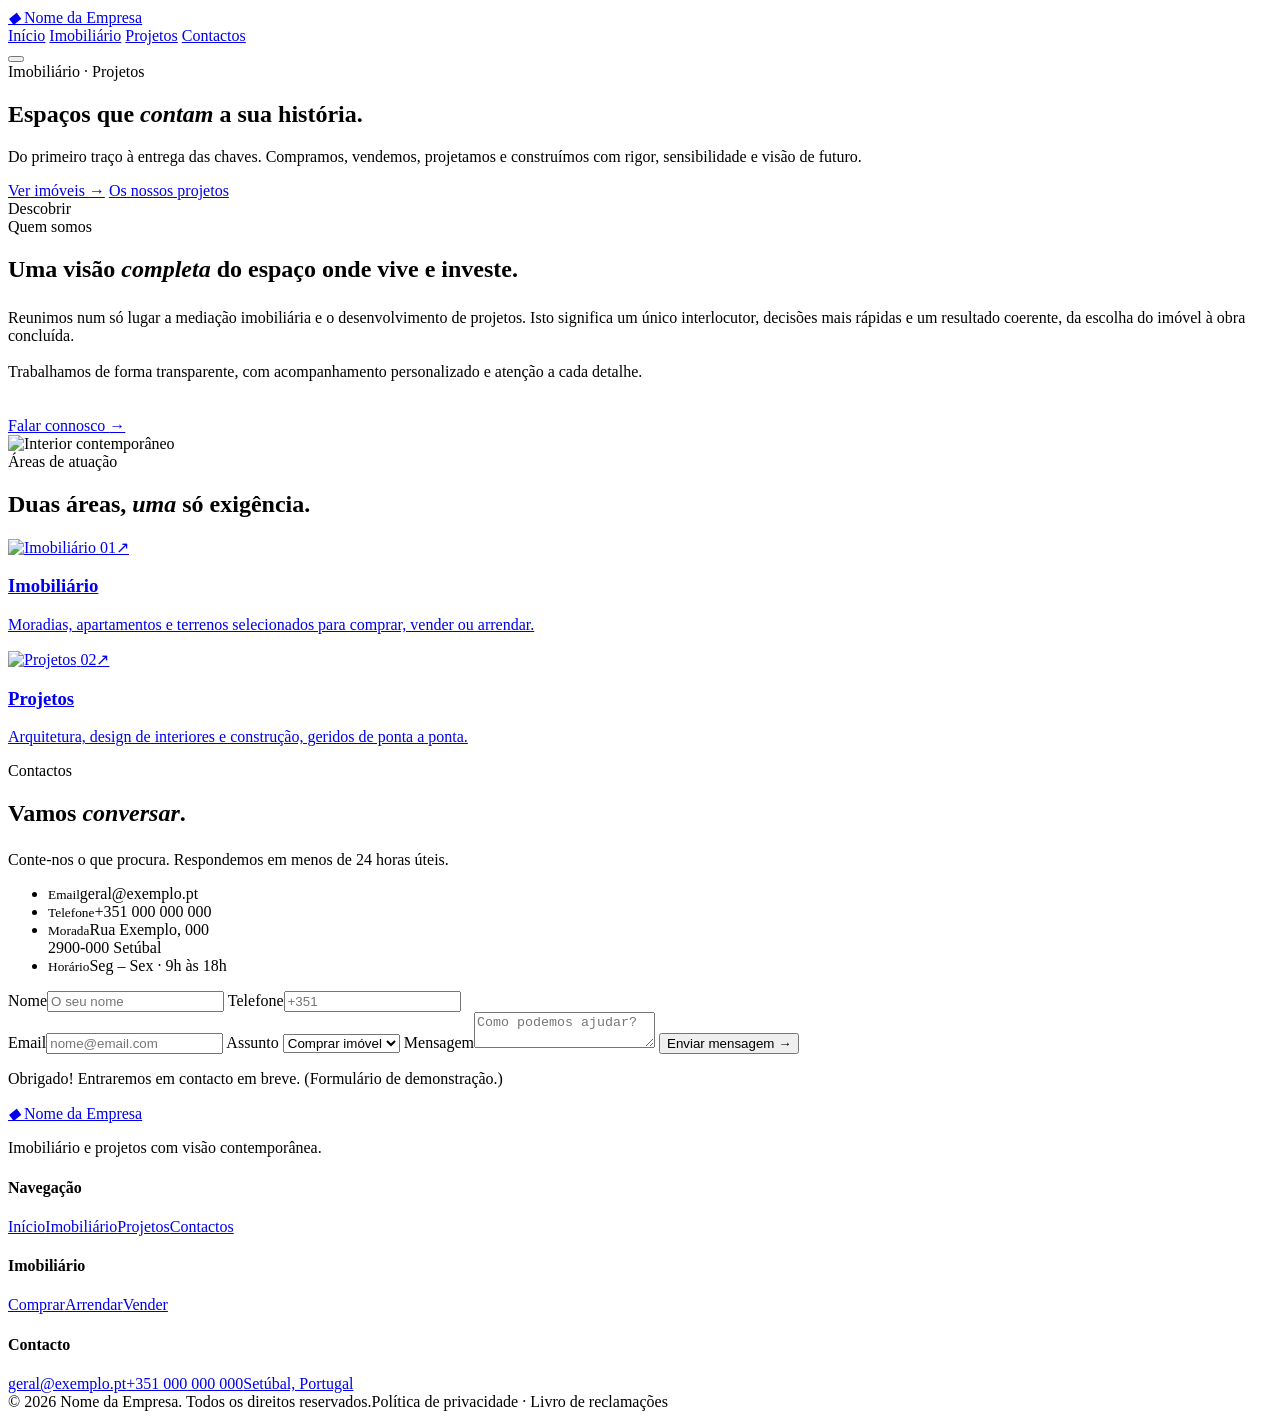
==== index.html @ 22349553 "Primeiro commit!!" ====
<!doctype html>
<html lang="pt-PT">
<head>
<meta charset="utf-8">
<meta name="viewport" content="width=device-width,initial-scale=1,viewport-fit=cover">
<meta name="theme-color" content="#050505">
<title>Imobiliário & Projetos | Nome da Empresa</title>
<meta name="description" content="Imobiliário e projetos de arquitetura e construção, com um olhar contemporâneo e acompanhamento do início ao fim.">
<link rel="preconnect" href="https://fonts.googleapis.com">
<link rel="preconnect" href="https://fonts.gstatic.com" crossorigin>
<link href="https://fonts.googleapis.com/css2?family=Fraunces:ital,opsz,wght@0,9..144,300;0,9..144,400;1,9..144,300;1,9..144,400&family=Inter:wght@300;400;500;600&display=swap" rel="stylesheet">
<link rel="stylesheet" href="css/style.css">
</head>
<body>

<header class="nav">
  <div class="wrap">
    <a href="index.html" class="logo"><i><span>◆</span></i> Nome da Empresa</a>
    <nav class="menu">
      <a href="index.html" class="active">Início</a>
      <a href="imobiliario.html">Imobiliário</a>
      <a href="projetos.html">Projetos</a>
      <a href="#contactos" class="cta">Contactos</a>
    </nav>
    <button class="burger" aria-label="Menu"><span></span></button>
  </div>
</header>

<section class="hero">
  <div class="hero-bg" style="background-image:url('https://images.unsplash.com/photo-1600596542815-ffad4c1539a9?auto=format&fit=crop&w=2000&q=80')"></div>
  <div class="wrap">
    <div class="hero-foot">
      <div>
        <span class="eyebrow">Imobiliário · Projetos</span>
        <h1>Espaços que <em>contam</em> a sua história.</h1>
        <p class="lead">Do primeiro traço à entrega das chaves. Compramos, vendemos, projetamos e construímos com rigor, sensibilidade e visão de futuro.</p>
        <div class="hero-actions">
          <a href="imobiliario.html" class="btn btn-primary">Ver imóveis <span class="arr">→</span></a>
          <a href="projetos.html" class="btn btn-line">Os nossos projetos</a>
        </div>
      </div>
      <div class="scroll-cue">Descobrir</div>
    </div>
  </div>
</section>

<section class="sec light" id="sobre">
  <div class="wrap">
  <div class="dark-card split">
    <div class="rv">
      <span class="eyebrow">Quem somos</span>
      <h2>Uma visão <em>completa</em> do espaço onde vive e investe.</h2>
      <p class="lead muted" style="margin-top:26px">Reunimos num só lugar a mediação imobiliária e o desenvolvimento de projetos. Isto significa um único interlocutor, decisões mais rápidas e um resultado coerente, da escolha do imóvel à obra concluída.</p>
      <p class="lead muted" style="margin-top:18px">Trabalhamos de forma transparente, com acompanhamento personalizado e atenção a cada detalhe.</p>
      <div style="margin-top:36px"><a href="#contactos" class="btn btn-line">Falar connosco <span class="arr">→</span></a></div>
    </div>
    <div class="img-frame rv d2">
      <img loading="lazy" src="https://images.unsplash.com/photo-1600585154340-be6161a56a0c?auto=format&fit=crop&w=1200&q=80" alt="Interior contemporâneo">
    </div>
  </div>
  </div>
</section>

<section class="sec">
  <div class="wrap">
    <div class="head rv">
      <div><span class="eyebrow">Áreas de atuação</span><h2>Duas áreas, <em>uma</em> só exigência.</h2></div>
    </div>
    <div class="divisions">
      <a href="imobiliario.html" class="division rv">
        <img loading="lazy" src="https://images.unsplash.com/photo-1512917774080-9991f1c4c750?auto=format&fit=crop&w=1400&q=80" alt="Imobiliário">
        <span class="num">01</span><span class="go">↗</span>
        <div><h3>Imobiliário</h3><p>Moradias, apartamentos e terrenos selecionados para comprar, vender ou arrendar.</p></div>
      </a>
      <a href="projetos.html" class="division rv d2">
        <img loading="lazy" src="https://images.unsplash.com/photo-1600607687939-ce8a6c25118c?auto=format&fit=crop&w=1400&q=80" alt="Projetos">
        <span class="num">02</span><span class="go">↗</span>
        <div><h3>Projetos</h3><p>Arquitetura, design de interiores e construção, geridos de ponta a ponta.</p></div>
      </a>
    </div>
  </div>
</section>

<section class="sec light" id="contactos">
  <div class="wrap contact">
    <div class="rv">
      <span class="eyebrow">Contactos</span>
      <h2>Vamos <em>conversar</em>.</h2>
      <p class="lead muted" style="margin-top:24px">Conte-nos o que procura. Respondemos em menos de 24 horas úteis.</p>
      <ul>
        <li><small>Email</small><span>geral@exemplo.pt</span></li>
        <li><small>Telefone</small><span>+351 000 000 000</span></li>
        <li><small>Morada</small><span>Rua Exemplo, 000<br>2900-000 Setúbal</span></li>
        <li><small>Horário</small><span>Seg – Sex · 9h às 18h</span></li>
      </ul>
    </div>
    <form class="rv d1" data-demo>
      <div class="row">
        <label>Nome<input type="text" required placeholder="O seu nome"></label>
        <label>Telefone<input type="tel" placeholder="+351"></label>
      </div>
      <label>Email<input type="email" required placeholder="nome@email.com"></label>
      <label>Assunto
        <select><option>Comprar imóvel</option><option>Vender imóvel</option><option>Arrendar</option><option>Novo projeto</option><option>Outro</option></select>
      </label>
      <label>Mensagem<textarea placeholder="Como podemos ajudar?"></textarea></label>
      <button class="btn btn-primary" type="submit" style="justify-self:start">Enviar mensagem <span class="arr">→</span></button>
      <p class="form-ok">Obrigado! Entraremos em contacto em breve. (Formulário de demonstração.)</p>
    </form>
  </div>
</section>

<footer>
  <div class="wrap">
    <div class="foot">
      <div><a href="index.html" class="logo"><i><span>◆</span></i> Nome da Empresa</a><p>Imobiliário e projetos com visão contemporânea.</p></div>
      <div><h4>Navegação</h4><a href="index.html">Início</a><a href="imobiliario.html">Imobiliário</a><a href="projetos.html">Projetos</a><a href="#contactos">Contactos</a></div>
      <div><h4>Imobiliário</h4><a href="imobiliario.html">Comprar</a><a href="imobiliario.html">Arrendar</a><a href="imobiliario.html">Vender</a></div>
      <div><h4>Contacto</h4><a href="mailto:geral@exemplo.pt">geral@exemplo.pt</a><a href="tel:+351000000000">+351 000 000 000</a><a href="#contactos">Setúbal, Portugal</a></div>
    </div>
    <div class="legal"><span>© 2026 Nome da Empresa. Todos os direitos reservados.</span><span>Política de privacidade · Livro de reclamações</span></div>
  </div>
</footer>

<script src="js/main.js"></script>
</body>
</html>
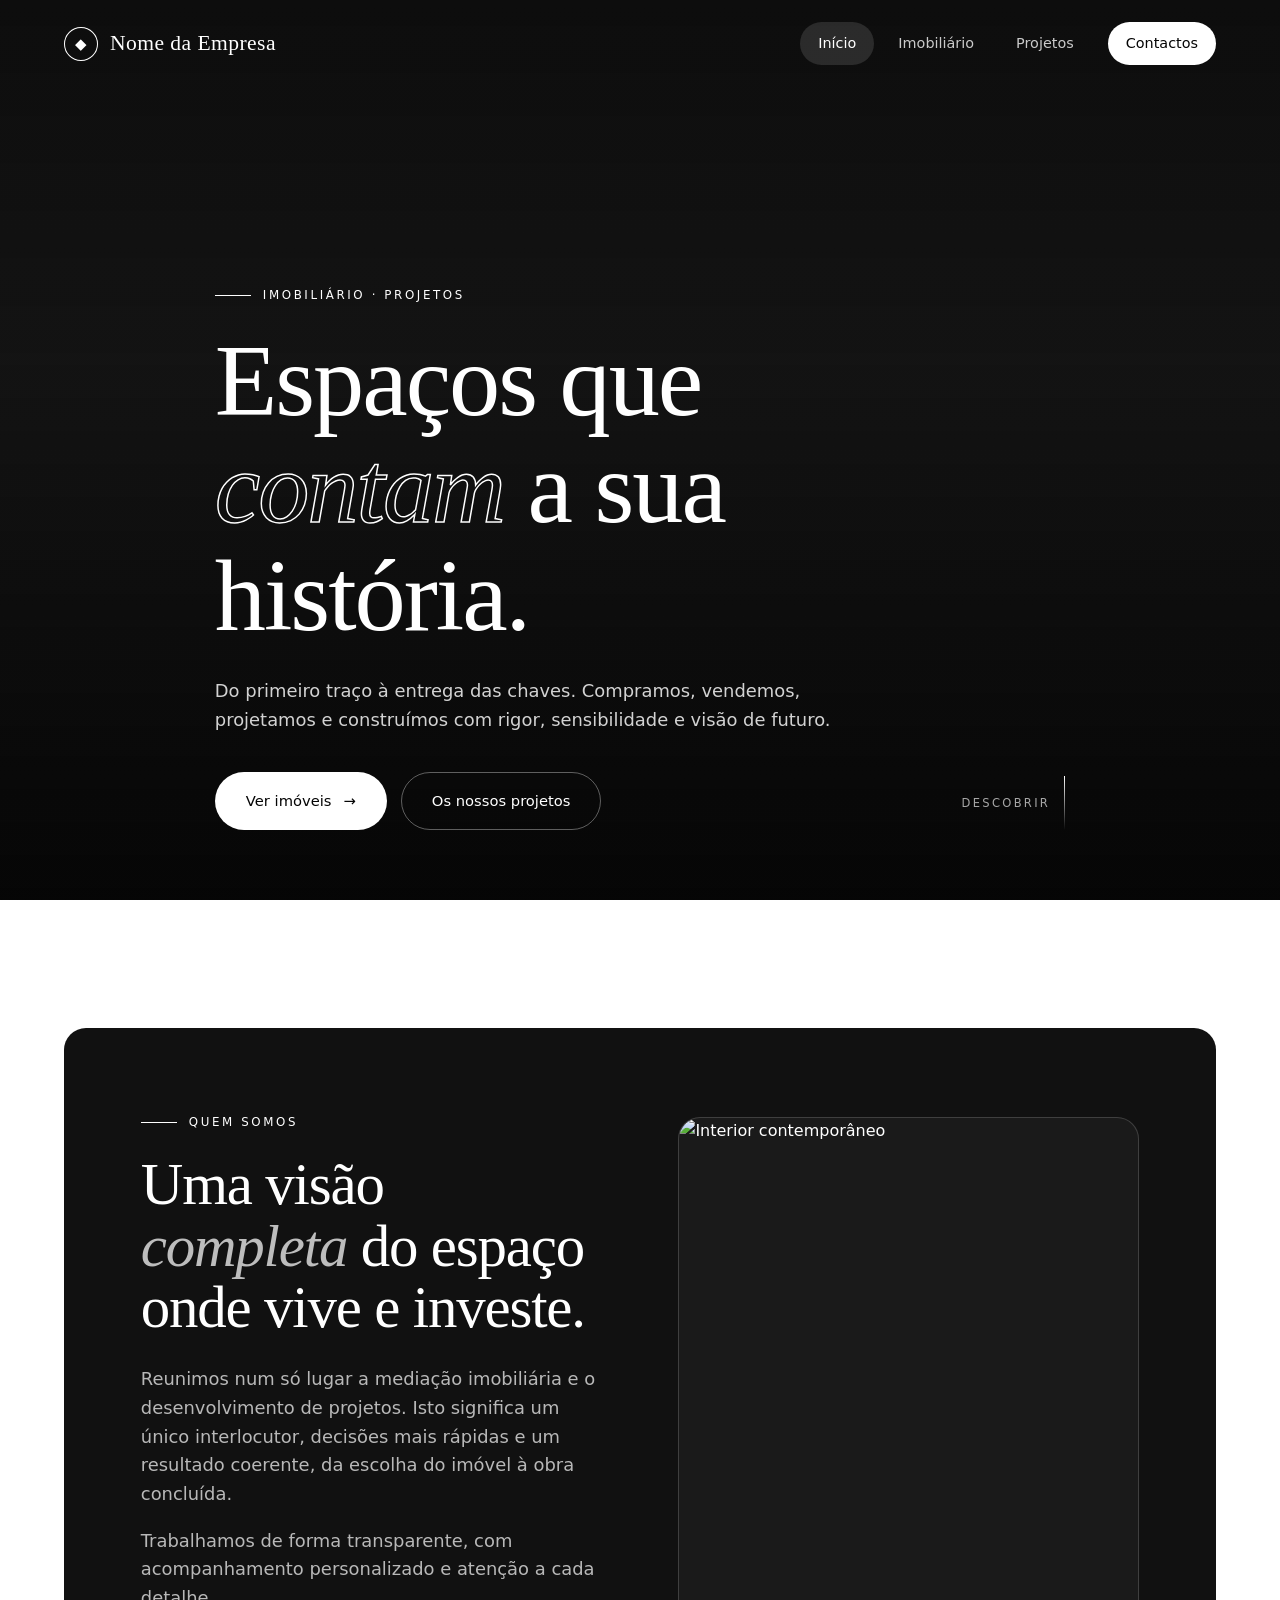
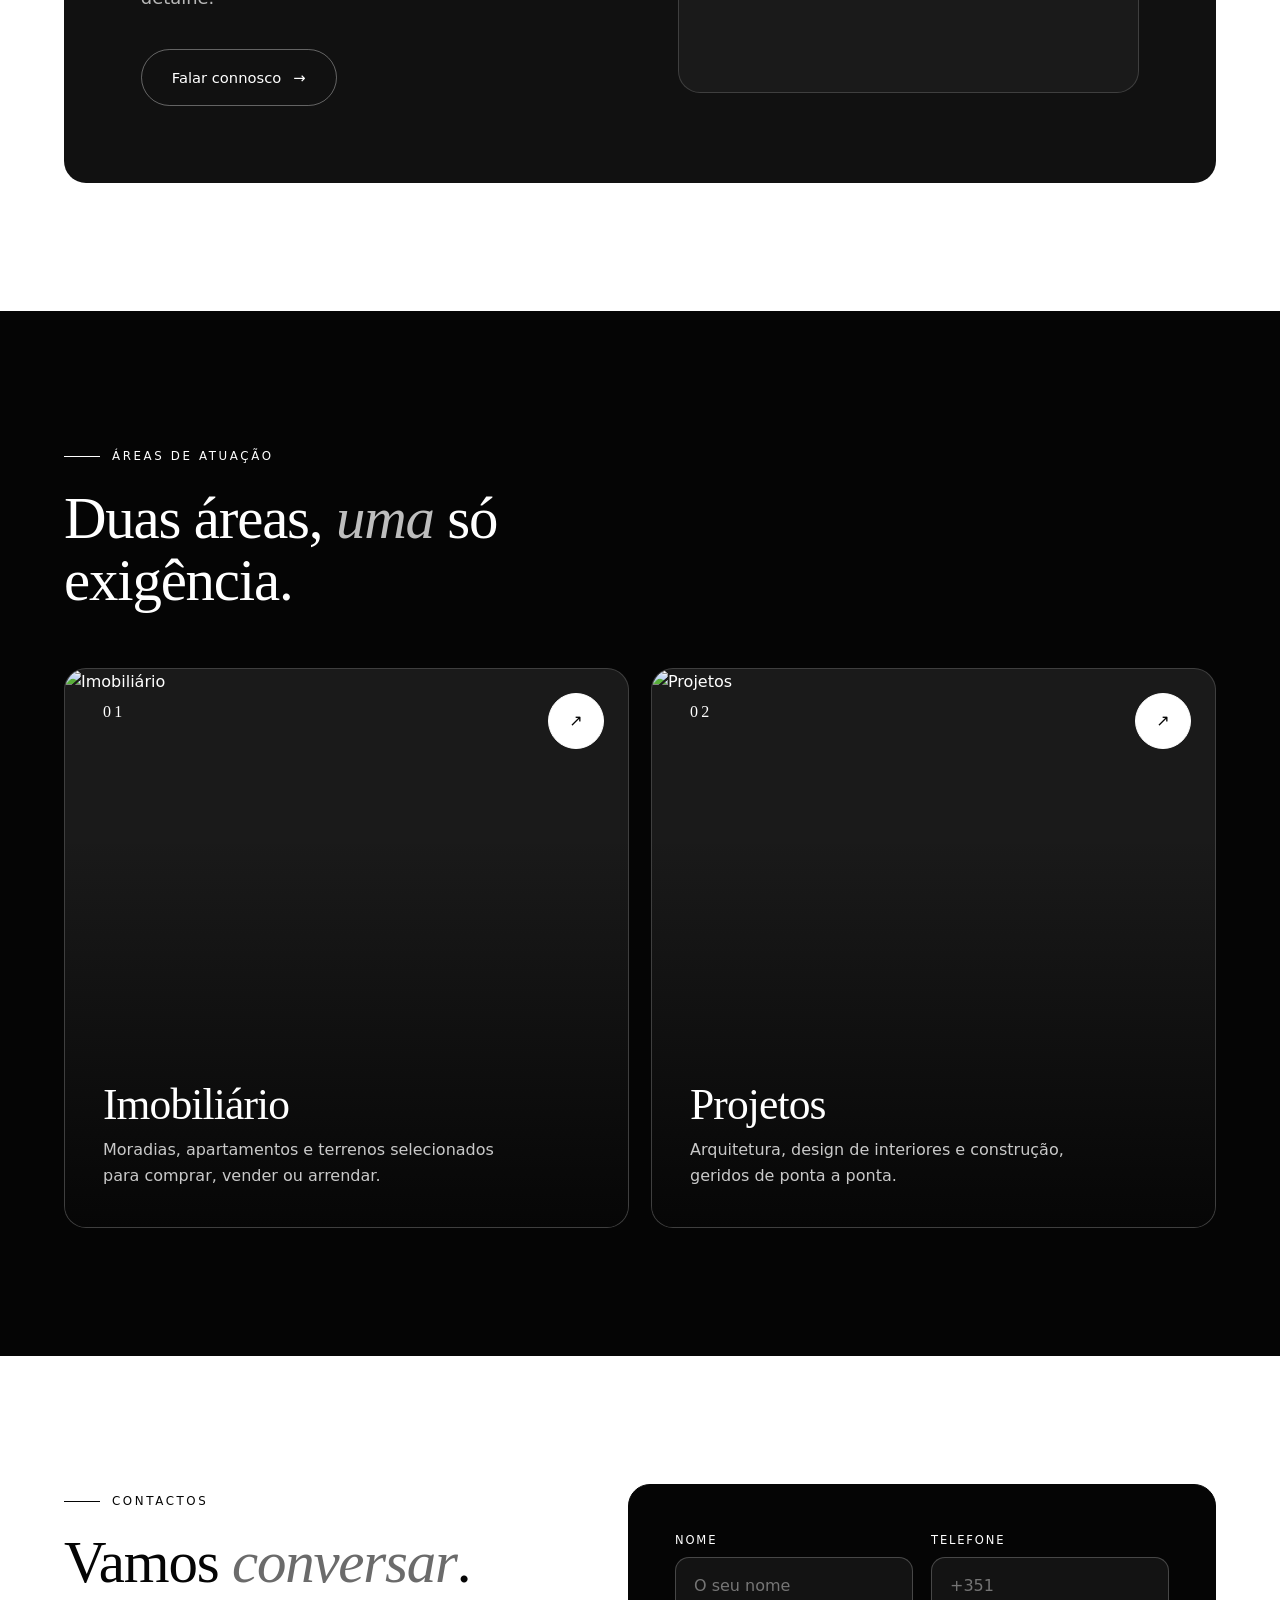
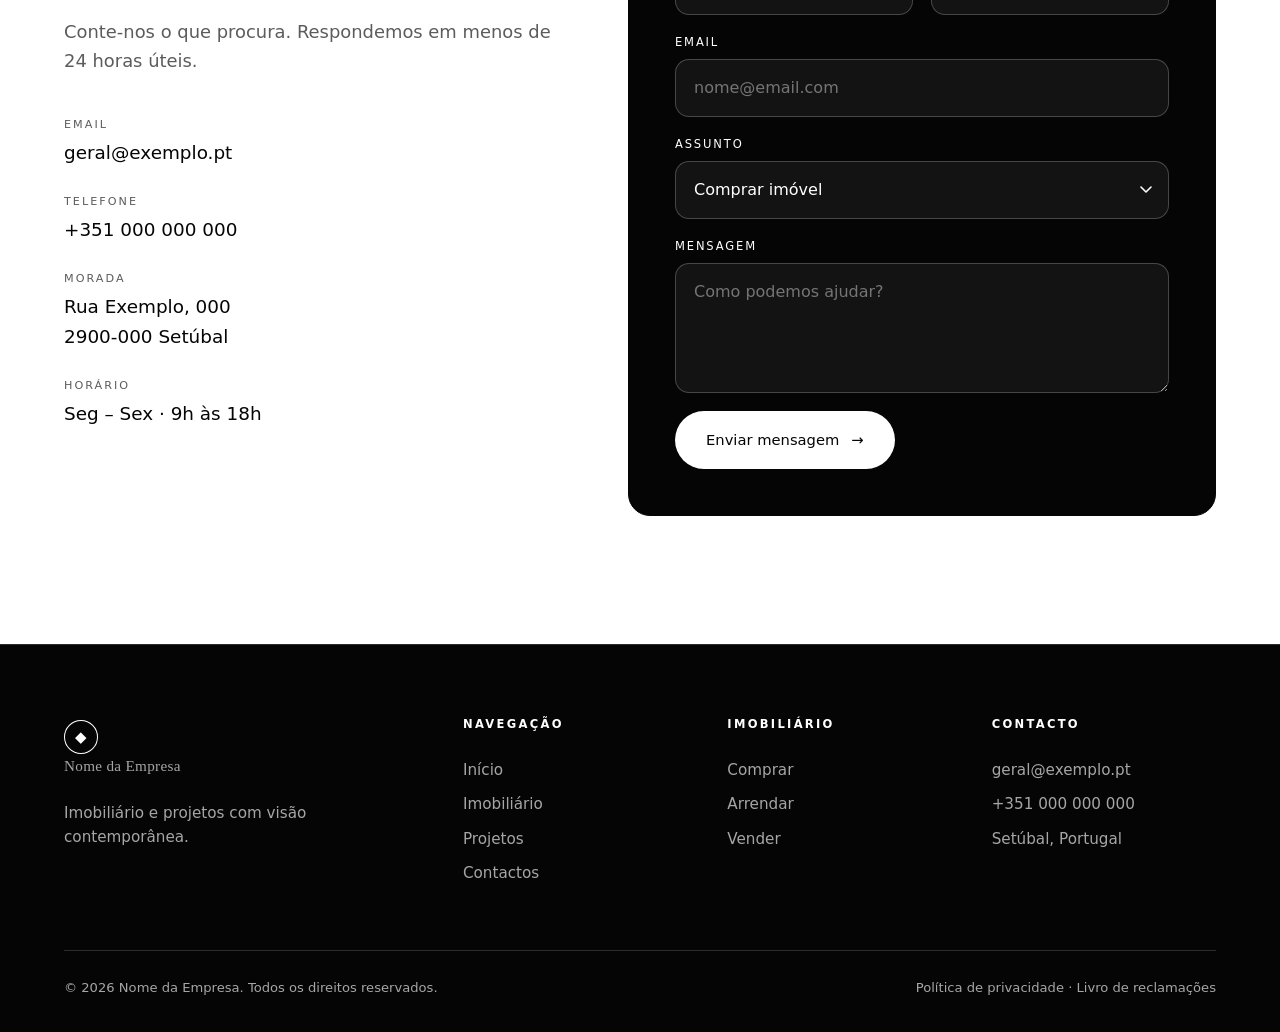
==== commit 1e4050f6: "Alteracoes feitas com sucesso" ====
--- a/index.html
+++ b/index.html
@@ -10,6 +10,7 @@
 <link rel="preconnect" href="https://fonts.gstatic.com" crossorigin>
 <link href="https://fonts.googleapis.com/css2?family=Fraunces:ital,opsz,wght@0,9..144,300;0,9..144,400;1,9..144,300;1,9..144,400&family=Inter:wght@300;400;500;600&display=swap" rel="stylesheet">
 <link rel="stylesheet" href="css/style.css">
+<noscript><style>.rv{opacity:1;transform:none}</style></noscript>
 </head>
 <body>
 
@@ -27,7 +28,7 @@
 </header>
 
 <section class="hero">
-  <div class="hero-bg" style="background-image:url('https://images.unsplash.com/photo-1600596542815-ffad4c1539a9?auto=format&fit=crop&w=2000&q=80')"></div>
+  <div class="hero-bg" style="--bg-sm:url('https://images.unsplash.com/photo-1600596542815-ffad4c1539a9?auto=format&fit=crop&w=1200&q=80');--bg-lg:url('https://images.unsplash.com/photo-1600596542815-ffad4c1539a9?auto=format&fit=crop&w=2000&q=80')"></div>
   <div class="wrap">
     <div class="hero-foot">
       <div>
@@ -55,7 +56,7 @@
       <div style="margin-top:36px"><a href="#contactos" class="btn btn-line">Falar connosco <span class="arr">→</span></a></div>
     </div>
     <div class="img-frame rv d2">
-      <img loading="lazy" src="https://images.unsplash.com/photo-1600585154340-be6161a56a0c?auto=format&fit=crop&w=1200&q=80" alt="Interior contemporâneo">
+      <img loading="lazy" src="https://images.unsplash.com/photo-1600585154340-be6161a56a0c?auto=format&fit=crop&w=800&q=80" srcset="https://images.unsplash.com/photo-1600585154340-be6161a56a0c?auto=format&fit=crop&w=500&q=80 500w, https://images.unsplash.com/photo-1600585154340-be6161a56a0c?auto=format&fit=crop&w=800&q=80 800w, https://images.unsplash.com/photo-1600585154340-be6161a56a0c?auto=format&fit=crop&w=1200&q=80 1200w" sizes="(max-width:900px) 100vw, 50vw" alt="Interior contemporâneo">
     </div>
   </div>
   </div>
@@ -68,12 +69,12 @@
     </div>
     <div class="divisions">
       <a href="imobiliario.html" class="division rv">
-        <img loading="lazy" src="https://images.unsplash.com/photo-1512917774080-9991f1c4c750?auto=format&fit=crop&w=1400&q=80" alt="Imobiliário">
+        <img loading="lazy" src="https://images.unsplash.com/photo-1512917774080-9991f1c4c750?auto=format&fit=crop&w=1000&q=80" srcset="https://images.unsplash.com/photo-1512917774080-9991f1c4c750?auto=format&fit=crop&w=700&q=80 700w, https://images.unsplash.com/photo-1512917774080-9991f1c4c750?auto=format&fit=crop&w=1000&q=80 1000w, https://images.unsplash.com/photo-1512917774080-9991f1c4c750?auto=format&fit=crop&w=1400&q=80 1400w" sizes="(max-width:820px) 100vw, 50vw" alt="Imobiliário">
         <span class="num">01</span><span class="go">↗</span>
         <div><h3>Imobiliário</h3><p>Moradias, apartamentos e terrenos selecionados para comprar, vender ou arrendar.</p></div>
       </a>
       <a href="projetos.html" class="division rv d2">
-        <img loading="lazy" src="https://images.unsplash.com/photo-1600607687939-ce8a6c25118c?auto=format&fit=crop&w=1400&q=80" alt="Projetos">
+        <img loading="lazy" src="https://images.unsplash.com/photo-1600607687939-ce8a6c25118c?auto=format&fit=crop&w=1000&q=80" srcset="https://images.unsplash.com/photo-1600607687939-ce8a6c25118c?auto=format&fit=crop&w=700&q=80 700w, https://images.unsplash.com/photo-1600607687939-ce8a6c25118c?auto=format&fit=crop&w=1000&q=80 1000w, https://images.unsplash.com/photo-1600607687939-ce8a6c25118c?auto=format&fit=crop&w=1400&q=80 1400w" sizes="(max-width:820px) 100vw, 50vw" alt="Projetos">
         <span class="num">02</span><span class="go">↗</span>
         <div><h3>Projetos</h3><p>Arquitetura, design de interiores e construção, geridos de ponta a ponta.</p></div>
       </a>
--- a/css/style.css
+++ b/css/style.css
@@ -0,0 +1,385 @@
+/* ==========================================================
+   Base — tema preto & branco (predomínio do branco)
+   ========================================================== */
+:root{
+  --bg:#050505; --bg2:#111111; --ink:#ffffff; --muted:#a6a6a6; --line:rgba(255,255,255,.16);
+  --paper:#ffffff; --paper-ink:#050505; --paper-muted:#5c5c5c; --paper-line:rgba(0,0,0,.14); --paper-soft:#f2f2f2;
+  --radius:22px; --ease:cubic-bezier(.2,.7,.2,1);
+  --display:'Fraunces',Georgia,serif; --sans:'Inter',system-ui,sans-serif;
+  --pad:clamp(20px,5vw,72px);
+}
+*{box-sizing:border-box;margin:0;padding:0}
+html{scroll-behavior:smooth}
+body{font-family:var(--sans);background:var(--bg);color:var(--ink);line-height:1.6;-webkit-font-smoothing:antialiased;overflow-x:hidden}
+img{display:block;max-width:100%}
+a{color:inherit;text-decoration:none}
+button{font:inherit;cursor:pointer;border:0;background:none;color:inherit}
+.wrap{max-width:1360px;margin:0 auto;padding:0 var(--pad)}
+section{position:relative}
+#contactos{scroll-margin-top:40px}
+.sec{padding:clamp(72px,10vw,140px) 0}
+.light{background:var(--paper);color:var(--paper-ink)}
+.light .muted{color:var(--paper-muted)}
+.muted{color:var(--muted)}
+
+h1,h2,h3{font-family:var(--display);font-weight:400;line-height:1.05;letter-spacing:-.02em}
+h1{font-size:clamp(2.8rem,8vw,7rem)}
+h2{font-size:clamp(2.1rem,4.6vw,4rem)}
+h3{font-size:1.5rem}
+em{font-style:italic;color:#bdbdbd}
+.light em{color:#6b6b6b}
+.hero h1 em{color:transparent;-webkit-text-stroke:1.5px #fff}
+.eyebrow{display:inline-flex;align-items:center;gap:12px;font-size:.74rem;letter-spacing:.22em;text-transform:uppercase;color:var(--ink);margin-bottom:22px;font-weight:500}
+.light .eyebrow{color:var(--paper-ink)}
+.eyebrow::before{content:"";width:36px;height:1px;background:currentColor}
+.lead{font-size:clamp(1.05rem,1.4vw,1.25rem);max-width:60ch}
+
+/* Buttons */
+.btn{display:inline-flex;align-items:center;gap:12px;padding:16px 30px;border-radius:999px;font-weight:500;font-size:.92rem;transition:.4s var(--ease);border:1px solid transparent}
+.btn-primary{background:#fff;color:#050505}
+.btn-primary:hover{background:#e4e4e4;transform:translateY(-2px)}
+.light .btn-primary{background:#050505;color:#fff}
+.light .btn-primary:hover{background:#2b2b2b}
+.btn-line{border-color:rgba(255,255,255,.35);color:var(--ink)}
+.btn-line:hover{background:#fff;color:#050505;border-color:#fff}
+.light .btn-line{border-color:rgba(0,0,0,.3);color:var(--paper-ink)}
+.light .btn-line:hover{background:var(--paper-ink);color:#fff;border-color:var(--paper-ink)}
+.btn .arr{transition:transform .4s var(--ease)}
+.btn:hover .arr{transform:translateX(5px)}
+
+/* ==========================================================
+   Header
+   ========================================================== */
+.nav{position:fixed;inset:0 0 auto 0;z-index:50;padding:22px 0;transition:.4s var(--ease)}
+/* O fundo desfocado vive num pseudo-elemento: um backdrop-filter no próprio .nav prendia o menu mobile (position:fixed) ao cabeçalho em vez do ecrã */
+.nav::before{content:"";position:absolute;inset:0;z-index:-1;background:rgba(5,5,5,.86);-webkit-backdrop-filter:blur(18px);backdrop-filter:blur(18px);border-bottom:1px solid var(--line);opacity:0;transition:opacity .4s var(--ease)}
+.nav.scrolled{padding:14px 0}
+.nav.scrolled::before{opacity:1}
+.nav .wrap{display:flex;align-items:center;justify-content:space-between}
+.logo{display:flex;align-items:center;gap:12px;font-family:var(--display);font-size:1.35rem;letter-spacing:.02em}
+.logo i{width:34px;height:34px;border:1px solid #fff;border-radius:50%;display:grid;place-items:center;font-style:normal;color:#fff;font-size:.95rem;transform:rotate(45deg)}
+.logo i span{transform:rotate(-45deg)}
+.menu{display:flex;gap:6px;align-items:center}
+.menu a{padding:10px 18px;border-radius:999px;font-size:.9rem;color:rgba(255,255,255,.78);transition:.3s}
+.menu a:hover,.menu a.active{color:#fff;background:rgba(255,255,255,.12)}
+.menu a.cta{background:#fff;color:#050505;margin-left:10px;font-weight:500}
+.menu a.cta:hover{background:#e4e4e4}
+.burger{display:none;width:44px;height:44px;border:1px solid var(--line);border-radius:50%;place-items:center}
+.burger span,.burger span::before{display:block;width:18px;height:1.5px;background:#fff;position:relative;content:""}
+.burger span::before{position:absolute;top:6px;left:0}
+@media(max-width:860px){
+  .burger{display:grid}
+  .menu{position:fixed;inset:0;background:var(--bg);flex-direction:column;justify-content:center;gap:10px;opacity:0;visibility:hidden;pointer-events:none;transition:opacity .4s var(--ease),visibility 0s linear .4s}
+  .menu.open{opacity:1;visibility:visible;pointer-events:auto;transition-delay:0s}
+  .menu a{font-family:var(--display);font-size:clamp(1.6rem,7vw,2rem);color:#fff}
+  .burger{position:relative;z-index:60}
+  .logo{position:relative;z-index:60}
+}
+
+/* ==========================================================
+   Hero
+   ========================================================== */
+.hero{min-height:100vh;min-height:100svh;display:flex;align-items:flex-end;padding:clamp(110px,16vw,140px) 0 clamp(44px,8vw,70px);overflow:hidden;isolation:isolate}
+.hero-bg{position:absolute;inset:0;z-index:-2;background:#1a1a1a center/cover no-repeat;background-image:var(--bg-sm);transform:scale(1.08);animation:zoom 18s var(--ease) forwards}
+/* Imagem de fundo leve em telemóvel, grande só a partir de tablet (o browser só descarrega a que se aplica) */
+@media(min-width:700px){.hero-bg{background-image:var(--bg-lg,var(--bg-sm))}}
+@keyframes zoom{to{transform:scale(1)}}
+.hero::after{content:"";position:absolute;inset:0;z-index:-1;background:linear-gradient(180deg,rgba(5,5,5,.6) 0%,rgba(5,5,5,.3) 40%,rgba(5,5,5,.94) 100%)}
+.hero h1{max-width:14ch}
+.hero p.lead{margin:28px 0 38px;color:rgba(255,255,255,.82)}
+.hero-actions{display:flex;gap:14px;flex-wrap:wrap}
+.hero-foot{display:flex;justify-content:space-between;align-items:flex-end;gap:30px;flex-wrap:wrap}
+.scroll-cue{display:flex;align-items:center;gap:14px;font-size:.72rem;letter-spacing:.2em;text-transform:uppercase;color:var(--muted)}
+.scroll-cue::after{content:"";width:1px;height:54px;background:linear-gradient(#fff,transparent);animation:cue 2s infinite}
+@keyframes cue{0%{transform:scaleY(0);transform-origin:top}50%{transform:scaleY(1);transform-origin:top}51%{transform-origin:bottom}100%{transform:scaleY(0);transform-origin:bottom}}
+.page-hero{min-height:72vh;min-height:72svh}
+.page-hero h1{font-size:clamp(2.3rem,7vw,6rem)}
+
+/* ==========================================================
+   Cartão preto dentro de secção branca
+   ========================================================== */
+.dark-card{background:var(--bg2);color:#fff;border-radius:var(--radius);padding:clamp(30px,6vw,80px)}
+.light .dark-card .eyebrow{color:#fff}
+.light .dark-card .muted{color:rgba(255,255,255,.7)}
+.light .dark-card em{color:#bdbdbd}
+.light .dark-card .btn-line{border-color:rgba(255,255,255,.35);color:#fff}
+.light .dark-card .btn-line:hover{background:#fff;color:#050505;border-color:#fff}
+.dark-card .img-frame{border:1px solid var(--line)}
+
+/* ==========================================================
+   Layout helpers
+   ========================================================== */
+.split{display:grid;grid-template-columns:1fr 1fr;gap:clamp(30px,6vw,110px);align-items:center}
+@media(max-width:900px){.split{grid-template-columns:1fr}}
+.head{display:flex;justify-content:space-between;align-items:flex-end;gap:30px;flex-wrap:wrap;margin-bottom:56px}
+.head h2{max-width:16ch}
+.img-frame{border-radius:var(--radius);overflow:hidden;position:relative;aspect-ratio:4/5;background:#1a1a1a}
+.img-frame img{width:100%;height:100%;object-fit:cover;transition:transform 1.2s var(--ease)}
+.img-frame:hover img{transform:scale(1.05)}
+
+/* Division cards (home) */
+.divisions{display:grid;grid-template-columns:1fr 1fr;gap:22px}
+@media(max-width:820px){.divisions{grid-template-columns:1fr}}
+.division{position:relative;min-height:560px;border-radius:var(--radius);overflow:hidden;display:flex;align-items:flex-end;padding:38px;isolation:isolate;background:#1a1a1a;border:1px solid var(--line)}
+.division img{position:absolute;inset:0;width:100%;height:100%;object-fit:cover;z-index:-2;transition:transform 1.4s var(--ease)}
+.division::after{content:"";position:absolute;inset:0;z-index:-1;background:linear-gradient(180deg,transparent 30%,rgba(5,5,5,.94))}
+.division:hover img{transform:scale(1.07)}
+.division .num{position:absolute;top:30px;left:38px;font-family:var(--display);font-size:1rem;color:#fff;letter-spacing:.2em}
+.division .go{position:absolute;top:24px;right:24px;width:56px;height:56px;border-radius:50%;background:#fff;color:#050505;display:grid;place-items:center;transition:.5s var(--ease);border:1px solid #fff}
+.division:hover .go{background:#050505;color:#fff;transform:rotate(45deg)}
+.division h3{font-size:clamp(2rem,3.4vw,3rem);margin-bottom:10px}
+.division p{color:rgba(255,255,255,.78);max-width:40ch}
+
+/* CTA band */
+.cta-band{padding:clamp(80px,12vw,160px) 0;text-align:center;background:radial-gradient(60% 80% at 50% 0%,rgba(255,255,255,.14),transparent 70%),var(--bg)}
+.cta-band h2{max-width:18ch;margin:0 auto 34px}
+
+/* ==========================================================
+   Imobiliário
+   ========================================================== */
+.search{position:relative;z-index:5;margin-top:-64px}
+.search-box{background:#fff;color:#050505;border:1px solid rgba(0,0,0,.08);border-radius:28px;padding:14px;display:grid;grid-template-columns:auto repeat(4,1fr) auto;gap:10px;align-items:center;box-shadow:0 40px 80px -30px rgba(0,0,0,.55)}
+.seg{display:flex;background:#efefef;border-radius:999px;padding:5px}
+.seg button{padding:12px 22px;border-radius:999px;font-size:.88rem;color:#555;transition:.3s}
+.seg button.on{background:#050505;color:#fff;font-weight:600}
+.field{display:flex;flex-direction:column;padding:8px 20px;border-radius:18px;transition:.3s}
+.field:hover{background:#f3f3f3}
+.field label{font-size:.68rem;letter-spacing:.16em;text-transform:uppercase;color:#050505;font-weight:600}
+.field select{background:none;border:0;color:#050505;font:inherit;font-size:.98rem;outline:none;appearance:none;cursor:pointer;padding:4px 0}
+.field select option{color:#111}
+.search-box .btn-primary{background:#050505;color:#fff}
+.search-box .btn-primary:hover{background:#333}
+@media(max-width:1100px){.search-box{grid-template-columns:1fr 1fr}.seg{grid-column:1/-1;justify-content:center}.search-box .btn{grid-column:1/-1;justify-content:center}}
+
+.listing-bar{display:flex;justify-content:space-between;align-items:center;margin:70px 0 34px;gap:20px;flex-wrap:wrap}
+.count{color:var(--paper-muted);font-size:.95rem}
+.grid{display:grid;grid-template-columns:repeat(3,1fr);gap:26px}
+@media(max-width:1000px){.grid{grid-template-columns:1fr 1fr}}
+@media(max-width:640px){.grid{grid-template-columns:1fr}}
+.card{background:#fff;border:1px solid var(--paper-line);border-radius:var(--radius);overflow:hidden;transition:.6s var(--ease);display:flex;flex-direction:column}
+.card:hover{transform:translateY(-10px);border-color:#050505;box-shadow:0 40px 70px -35px rgba(0,0,0,.4)}
+.card .ph{position:relative;aspect-ratio:4/3;overflow:hidden;background:#d9d9d9}
+.card .ph img{width:100%;height:100%;object-fit:cover;transition:transform 1.2s var(--ease)}
+.card:hover .ph img{transform:scale(1.08)}
+.tag{position:absolute;top:16px;left:16px;background:#050505;color:#fff;font-size:.7rem;letter-spacing:.14em;text-transform:uppercase;padding:8px 14px;border-radius:999px}
+.fav{position:absolute;top:12px;right:12px;width:40px;height:40px;border-radius:50%;background:rgba(255,255,255,.95);display:grid;place-items:center;color:#050505;transition:.3s}
+.fav.on{background:#050505;color:#fff}
+.card .body{padding:24px 26px 26px;display:flex;flex-direction:column;gap:6px;flex:1}
+.card .loc{font-size:.8rem;color:var(--paper-muted);letter-spacing:.04em}
+.card h3{font-size:1.4rem;color:var(--paper-ink)}
+.card .price{font-family:var(--display);font-size:1.7rem;color:var(--paper-ink);margin:6px 0 14px}
+.card .specs{display:flex;gap:18px;padding-top:16px;border-top:1px solid var(--paper-line);font-size:.85rem;color:var(--paper-muted);margin-top:auto}
+.card .specs b{color:var(--paper-ink);font-weight:600}
+.empty{grid-column:1/-1;text-align:center;padding:80px 0;color:var(--paper-muted)}
+
+.services{display:grid;grid-template-columns:repeat(4,1fr);gap:1px;background:var(--line);border:1px solid var(--line);border-radius:var(--radius);overflow:hidden}
+@media(max-width:900px){.services{grid-template-columns:1fr 1fr}}
+@media(max-width:520px){.services{grid-template-columns:1fr}}
+.service{background:var(--bg);padding:40px 30px;transition:.4s}
+.service:hover{background:var(--bg2)}
+.service span{color:#fff;font-family:var(--display);font-size:1.1rem}
+.service h3{margin:50px 0 10px;font-size:1.35rem}
+.service p{color:var(--muted);font-size:.92rem}
+.light .services{background:var(--paper-line);border-color:var(--paper-line)}
+.light .service{background:#fff}
+.light .service span{color:var(--paper-ink)}
+.light .service p{color:var(--paper-muted)}
+.light .service:hover{background:#050505;color:#fff}
+.light .service:hover span{color:#fff}
+.light .service:hover p{color:#b5b5b5}
+
+/* ==========================================================
+   Projetos
+   ========================================================== */
+.filters{display:flex;gap:10px;flex-wrap:wrap;margin-bottom:46px}
+.chip{padding:12px 24px;border-radius:999px;border:1px solid rgba(0,0,0,.22);background:#fff;color:#050505;font-size:.88rem;transition:.3s}
+.chip:hover{border-color:#050505;box-shadow:0 8px 20px -10px rgba(0,0,0,.35)}
+.chip.on{background:#050505;color:#fff;border-color:#050505}
+.work-grid{display:grid;grid-template-columns:repeat(12,1fr);gap:26px}
+.work{position:relative;border-radius:var(--radius);overflow:hidden;grid-column:span 6;aspect-ratio:4/3;background:#1a1a1a;isolation:isolate;display:block}
+.work:nth-child(4n+1),.work:nth-child(4n+4){grid-column:span 7}
+.work:nth-child(4n+2),.work:nth-child(4n+3){grid-column:span 5}
+@media(max-width:820px){.work,.work:nth-child(n){grid-column:1/-1}}
+.work img{position:absolute;inset:0;width:100%;height:100%;object-fit:cover;z-index:-2;transition:transform 1.4s var(--ease)}
+.work::after{content:"";position:absolute;inset:0;z-index:-1;background:linear-gradient(180deg,transparent 45%,rgba(5,5,5,.9));opacity:.85;transition:.5s}
+.work:hover img{transform:scale(1.08)}
+.work .meta{position:absolute;inset:auto 0 0 0;padding:30px;color:#fff;display:flex;justify-content:space-between;align-items:flex-end;gap:16px}
+.work .meta small{display:block;color:rgba(255,255,255,.8);letter-spacing:.18em;text-transform:uppercase;font-size:.7rem;margin-bottom:6px}
+.work .meta h3{font-size:1.7rem}
+.work .meta .go{width:50px;height:50px;border-radius:50%;background:#fff;color:#111;display:grid;place-items:center;flex:none;transform:translateY(14px);opacity:0;transition:.5s var(--ease)}
+.work:hover .meta .go{transform:none;opacity:1}
+.work.hide{display:none}
+
+/* ==========================================================
+   Contactos (secção no fim de cada página)
+   ========================================================== */
+.contact{display:grid;grid-template-columns:1fr 1.2fr;gap:clamp(30px,6vw,100px)}
+@media(max-width:900px){.contact{grid-template-columns:1fr}}
+.contact ul{list-style:none;margin-top:40px;display:grid;gap:26px}
+.contact li small{display:block;color:var(--paper-muted);letter-spacing:.18em;text-transform:uppercase;font-size:.7rem;margin-bottom:4px;font-weight:500}
+.contact li span{font-size:1.15rem}
+form{display:grid;gap:18px;background:var(--bg);color:#fff;border:1px solid var(--bg);border-radius:var(--radius);padding:clamp(24px,4vw,46px)}
+form .row{display:grid;grid-template-columns:1fr 1fr;gap:18px}
+@media(max-width:560px){form .row{grid-template-columns:1fr}}
+form label{display:grid;gap:8px;font-size:.72rem;letter-spacing:.16em;text-transform:uppercase;color:#fff;font-weight:500}
+form input,form select,form textarea{font:inherit;font-size:1rem;letter-spacing:0;text-transform:none;color:#fff;background:rgba(255,255,255,.06);border:1px solid rgba(255,255,255,.22);border-radius:14px;padding:15px 18px;outline:none;transition:.3s}
+form input:focus,form select:focus,form textarea:focus{border-color:#fff;background:rgba(255,255,255,.1)}
+form select option{color:#111}
+form textarea{min-height:130px;resize:vertical}
+.light form .btn-primary{background:#fff;color:#050505}
+.light form .btn-primary:hover{background:#e4e4e4}
+.form-ok{display:none;color:#fff;font-size:.95rem}
+
+/* ==========================================================
+   Footer
+   ========================================================== */
+footer{border-top:1px solid var(--line);padding:70px 0 34px;background:var(--bg)}
+.foot{display:grid;grid-template-columns:1.6fr 1fr 1fr 1fr;gap:40px}
+@media(max-width:820px){.foot{grid-template-columns:1fr 1fr}}
+.foot h4{font-size:.72rem;letter-spacing:.2em;text-transform:uppercase;color:#fff;margin-bottom:20px;font-weight:600}
+.foot a{display:block;color:var(--muted);padding:5px 0;transition:.3s;font-size:.95rem}
+.foot a:hover{color:#fff}
+.foot p{color:var(--muted);max-width:34ch;margin-top:18px;font-size:.95rem}
+.legal{display:flex;justify-content:space-between;gap:20px;flex-wrap:wrap;margin-top:60px;padding-top:26px;border-top:1px solid var(--line);font-size:.82rem;color:var(--muted)}
+
+/* ==========================================================
+   Reveal
+   ========================================================== */
+.rv{opacity:0;transform:translateY(40px);transition:opacity 1s var(--ease),transform 1s var(--ease)}
+.rv.in{opacity:1;transform:none}
+.rv.d1{transition-delay:.1s}.rv.d2{transition-delay:.2s}.rv.d3{transition-delay:.3s}
+/* ==========================================================
+   Responsivo — Android / iPhone / tablets
+   (bloco ao fim do ficheiro, antes de prefers-reduced-motion)
+   ========================================================== */
+html{-webkit-text-size-adjust:100%;text-size-adjust:100%;-webkit-tap-highlight-color:transparent}
+html.menu-open,html.menu-open body{overflow:hidden}
+a,button,.chip,.seg button,.fav{touch-action:manipulation}
+.btn:active{transform:scale(.98)}
+
+/* Áreas seguras (notch / barra de gestos) — requer viewport-fit=cover */
+.wrap{padding-left:max(var(--pad),env(safe-area-inset-left,0px));padding-right:max(var(--pad),env(safe-area-inset-right,0px))}
+.nav{padding-top:calc(22px + env(safe-area-inset-top,0px))}
+.nav.scrolled{padding-top:calc(14px + env(safe-area-inset-top,0px))}
+footer{padding-bottom:calc(34px + env(safe-area-inset-bottom,0px))}
+
+/* Hambúrguer com 3 linhas simétricas que passa a X */
+.burger span{transition:background .2s}
+.burger span::before{top:-6px;transition:top .3s var(--ease),transform .3s var(--ease)}
+.burger span::after{content:"";display:block;position:absolute;left:0;top:6px;width:18px;height:1.5px;background:#fff;transition:top .3s var(--ease),transform .3s var(--ease)}
+.burger[aria-expanded="true"] span{background:transparent}
+.burger[aria-expanded="true"] span::before{top:0;transform:rotate(45deg)}
+.burger[aria-expanded="true"] span::after{top:0;transform:rotate(-45deg)}
+
+/* Selects: 16px evita o zoom automático do iOS; seta própria porque appearance:none a remove */
+.field select{font-size:1rem;width:100%;min-height:28px;padding-right:22px;background-image:url("data:image/svg+xml,%3Csvg xmlns='http://www.w3.org/2000/svg' viewBox='0 0 12 8'%3E%3Cpath d='M1 1l5 5 5-5' fill='none' stroke='%23050505' stroke-width='1.6' stroke-linecap='round' stroke-linejoin='round'/%3E%3C/svg%3E");background-repeat:no-repeat;background-position:right 2px center;background-size:12px}
+form input,form select,form textarea{font-size:16px;min-height:50px;-webkit-appearance:none;appearance:none}
+form select,form select:focus{padding-right:44px;background-image:url("data:image/svg+xml,%3Csvg xmlns='http://www.w3.org/2000/svg' viewBox='0 0 12 8'%3E%3Cpath d='M1 1l5 5 5-5' fill='none' stroke='%23ffffff' stroke-width='1.6' stroke-linecap='round' stroke-linejoin='round'/%3E%3C/svg%3E");background-repeat:no-repeat;background-position:right 16px center;background-size:12px}
+form textarea{min-height:130px}
+.contact li span{overflow-wrap:anywhere}
+
+/* Painel preto dentro de secção branca (faixa de chamada à ação) */
+.panel{display:flex;justify-content:space-between;align-items:center;gap:30px 50px;flex-wrap:wrap;background:var(--bg2);color:#fff;border-radius:var(--radius);padding:clamp(30px,6vw,80px)}
+.panel h2{max-width:18ch}
+.panel p{color:rgba(255,255,255,.7);margin-top:18px;max-width:46ch}
+.panel .eyebrow{color:#fff}
+.panel em{color:#bdbdbd}
+.panel .btn-primary{background:#fff;color:#050505}
+.panel .btn-primary:hover{background:#e4e4e4}
+@media(max-width:640px){.panel{flex-direction:column;align-items:stretch}.panel .btn{justify-content:center}}
+
+/* Pesquisa: passa a 2 colunas mais cedo */
+@media(max-width:1180px){.search-box{grid-template-columns:1fr 1fr}.seg{grid-column:1/-1;justify-content:center}.search-box .btn{grid-column:1/-1;justify-content:center}}
+
+/* Tablets e telemóveis grandes */
+@media(max-width:860px){
+  .menu{padding:calc(90px + env(safe-area-inset-top,0px)) 24px calc(40px + env(safe-area-inset-bottom,0px));overflow-y:auto;-webkit-overflow-scrolling:touch}
+  .menu a.cta{margin:14px 0 0;padding:14px 34px}
+  .foot>div:first-child{grid-column:1/-1}
+  .foot{gap:34px 24px}
+}
+
+/* Telemóveis */
+@media(max-width:640px){
+  :root{--radius:18px}
+  .sec{padding:64px 0}
+  h3{font-size:1.3rem}
+  .hero h1,.page-hero h1{font-size:clamp(2.3rem,10.5vw,3.3rem)}
+  .hero h1{max-width:none}
+  .hero p.lead{margin:20px 0 28px}
+  .hero-foot{gap:24px}
+  .hero-actions{width:100%}
+  .hero-actions .btn{flex:1 1 100%;justify-content:center}
+  .scroll-cue{display:none}
+  .eyebrow{font-size:.7rem;letter-spacing:.18em;margin-bottom:18px}
+  .eyebrow::before{width:26px}
+  .logo{font-size:1.15rem;gap:10px}
+  .logo i{width:30px;height:30px;font-size:.85rem}
+  .btn{padding:15px 24px;min-height:48px}
+  .head{margin-bottom:34px;gap:18px}
+  .head h2{max-width:none}
+  .img-frame{aspect-ratio:4/4.4}
+  .division{min-height:420px;padding:26px}
+  .division .num{top:22px;left:26px}
+  .division .go{top:18px;right:18px;width:46px;height:46px}
+  .cta-band h2{max-width:none}
+  .grid,.work-grid{gap:18px}
+  .card .body{padding:20px 20px 22px}
+  .card .specs{flex-wrap:wrap;gap:8px 16px}
+  .fav{width:44px;height:44px;top:10px;right:10px}
+  .listing-bar{margin:50px 0 26px}
+  .service{padding:28px 22px}
+  .service h3{margin:30px 0 8px}
+  .filters{flex-wrap:nowrap;overflow-x:auto;gap:8px;margin-bottom:30px;margin-inline:calc(var(--pad) * -1);padding-inline:var(--pad);scrollbar-width:none;-webkit-overflow-scrolling:touch}
+  .filters::-webkit-scrollbar{display:none}
+  .chip{flex:none;padding:12px 20px;min-height:44px}
+  .work .meta{padding:20px}
+  .work .meta h3{font-size:1.35rem}
+  .contact ul{margin-top:28px;gap:20px}
+  .contact li span{font-size:1.05rem}
+  form{gap:16px}
+  form .btn{width:100%;justify-content:center}
+  .foot a{padding:8px 0}
+  .legal{flex-direction:column;gap:8px;margin-top:40px}
+  .rv{transform:translateY(24px)}
+}
+
+/* Pesquisa em coluna única */
+@media(max-width:560px){
+  .search{margin-top:-48px}
+  .search-box{grid-template-columns:1fr;border-radius:22px;padding:12px;gap:8px}
+  .seg button{flex:1;padding:13px 16px;min-height:44px}
+  .field{padding:10px 16px;background:#f5f5f5}
+}
+
+/* Ecrãs muito pequenos (iPhone SE / Android compactos) */
+@media(max-width:380px){
+  :root{--pad:18px}
+  h2{font-size:1.9rem}
+  .foot{grid-template-columns:1fr}
+  .menu a{font-size:1.5rem}
+}
+
+/* Telemóvel em horizontal */
+@media(max-height:520px) and (orientation:landscape){
+  .hero,.page-hero{min-height:auto;padding-top:96px;padding-bottom:40px}
+  .menu{justify-content:flex-start;gap:4px;padding-top:80px}
+  .menu a{font-size:1.4rem;padding:6px 18px}
+}
+
+/* Ecrãs tácteis: sem estados :hover "colados" depois do toque */
+@media(hover:none){
+  .btn-primary:hover,.card:hover{transform:none}
+  .card:hover{border-color:var(--paper-line);box-shadow:none}
+  .card:hover .ph img,.img-frame:hover img,.division:hover img,.work:hover img{transform:none}
+  .btn-line:hover{background:transparent;color:var(--ink);border-color:rgba(255,255,255,.35)}
+  .light .btn-line:hover{background:transparent;color:var(--paper-ink);border-color:rgba(0,0,0,.3)}
+  .light .dark-card .btn-line:hover{background:transparent;color:#fff;border-color:rgba(255,255,255,.35)}
+  .light .service:hover{background:#fff;color:inherit}
+  .light .service:hover span{color:var(--paper-ink)}
+  .light .service:hover p{color:var(--paper-muted)}
+  .division:hover .go{background:#fff;color:#050505;transform:none}
+  .work .meta .go{opacity:1;transform:none}
+}
+
+@media(prefers-reduced-motion:reduce){*{animation:none!important;transition:none!important}.rv{opacity:1;transform:none}}
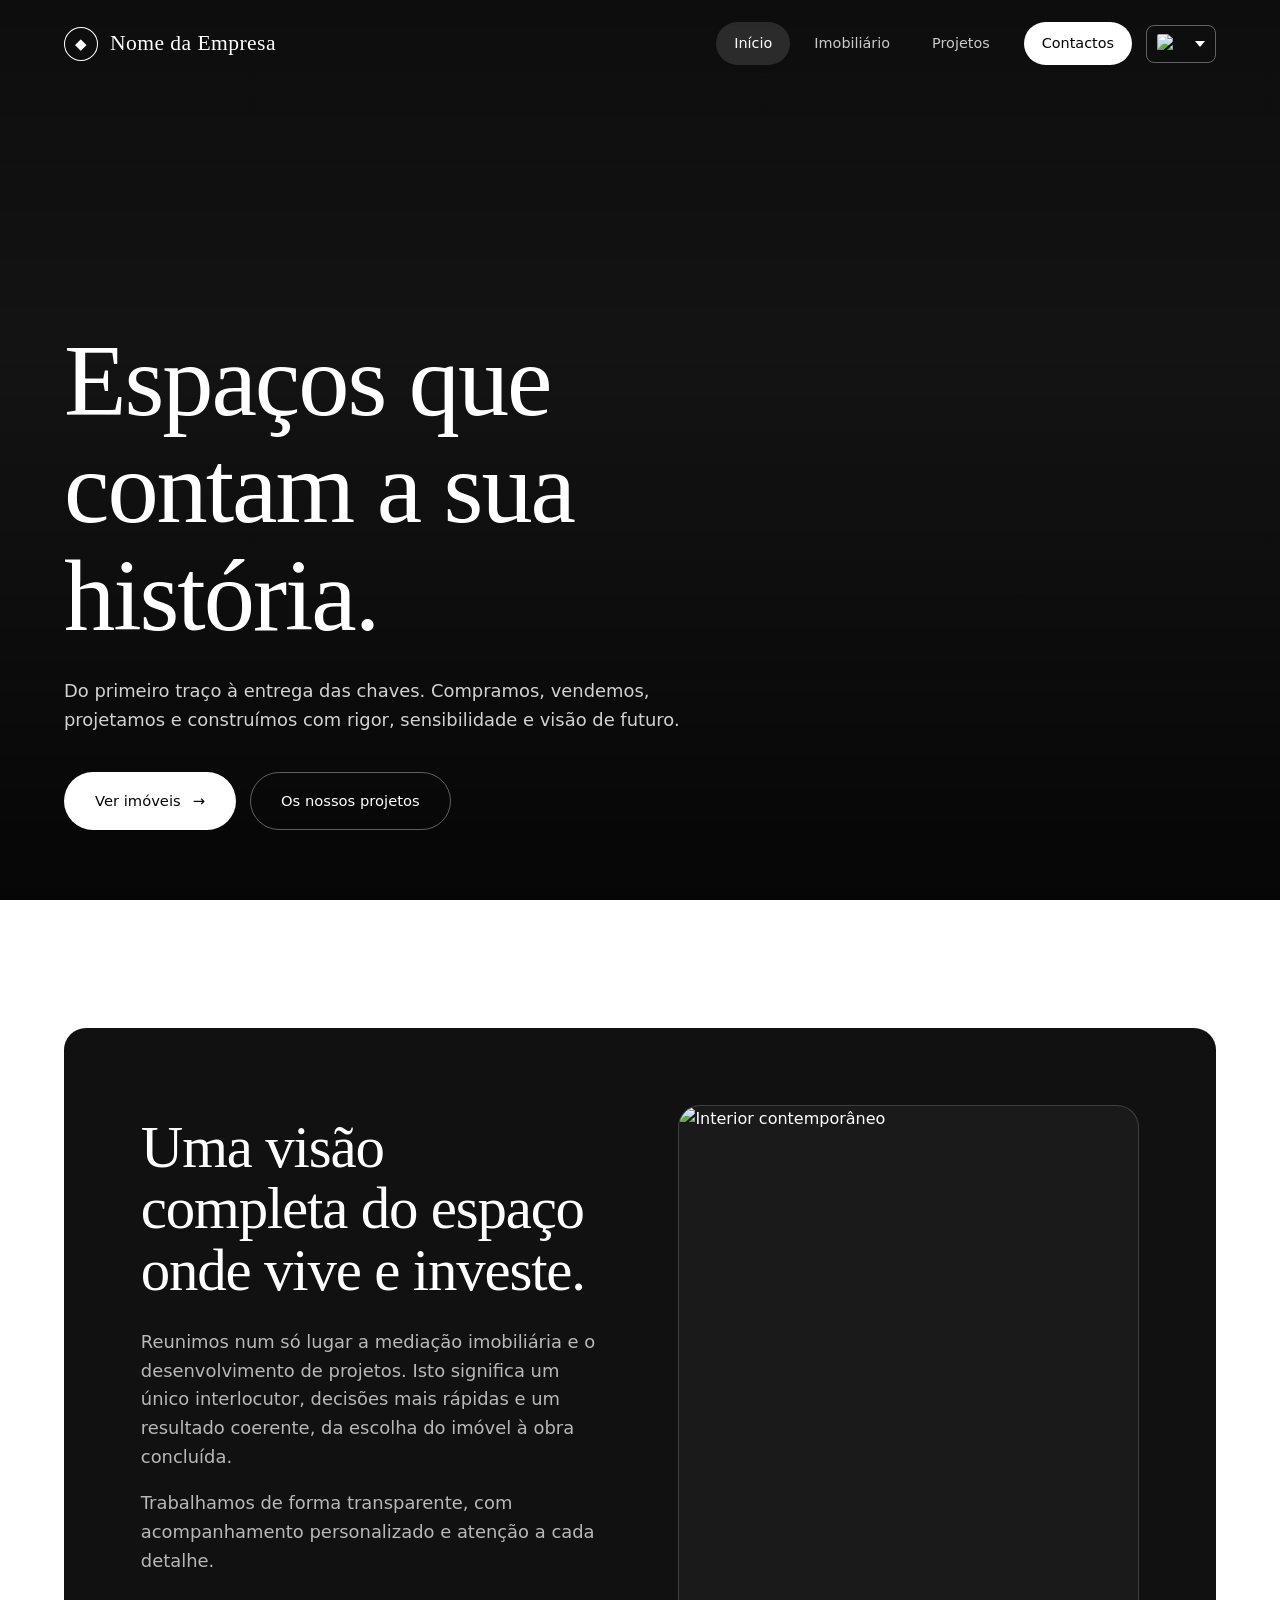
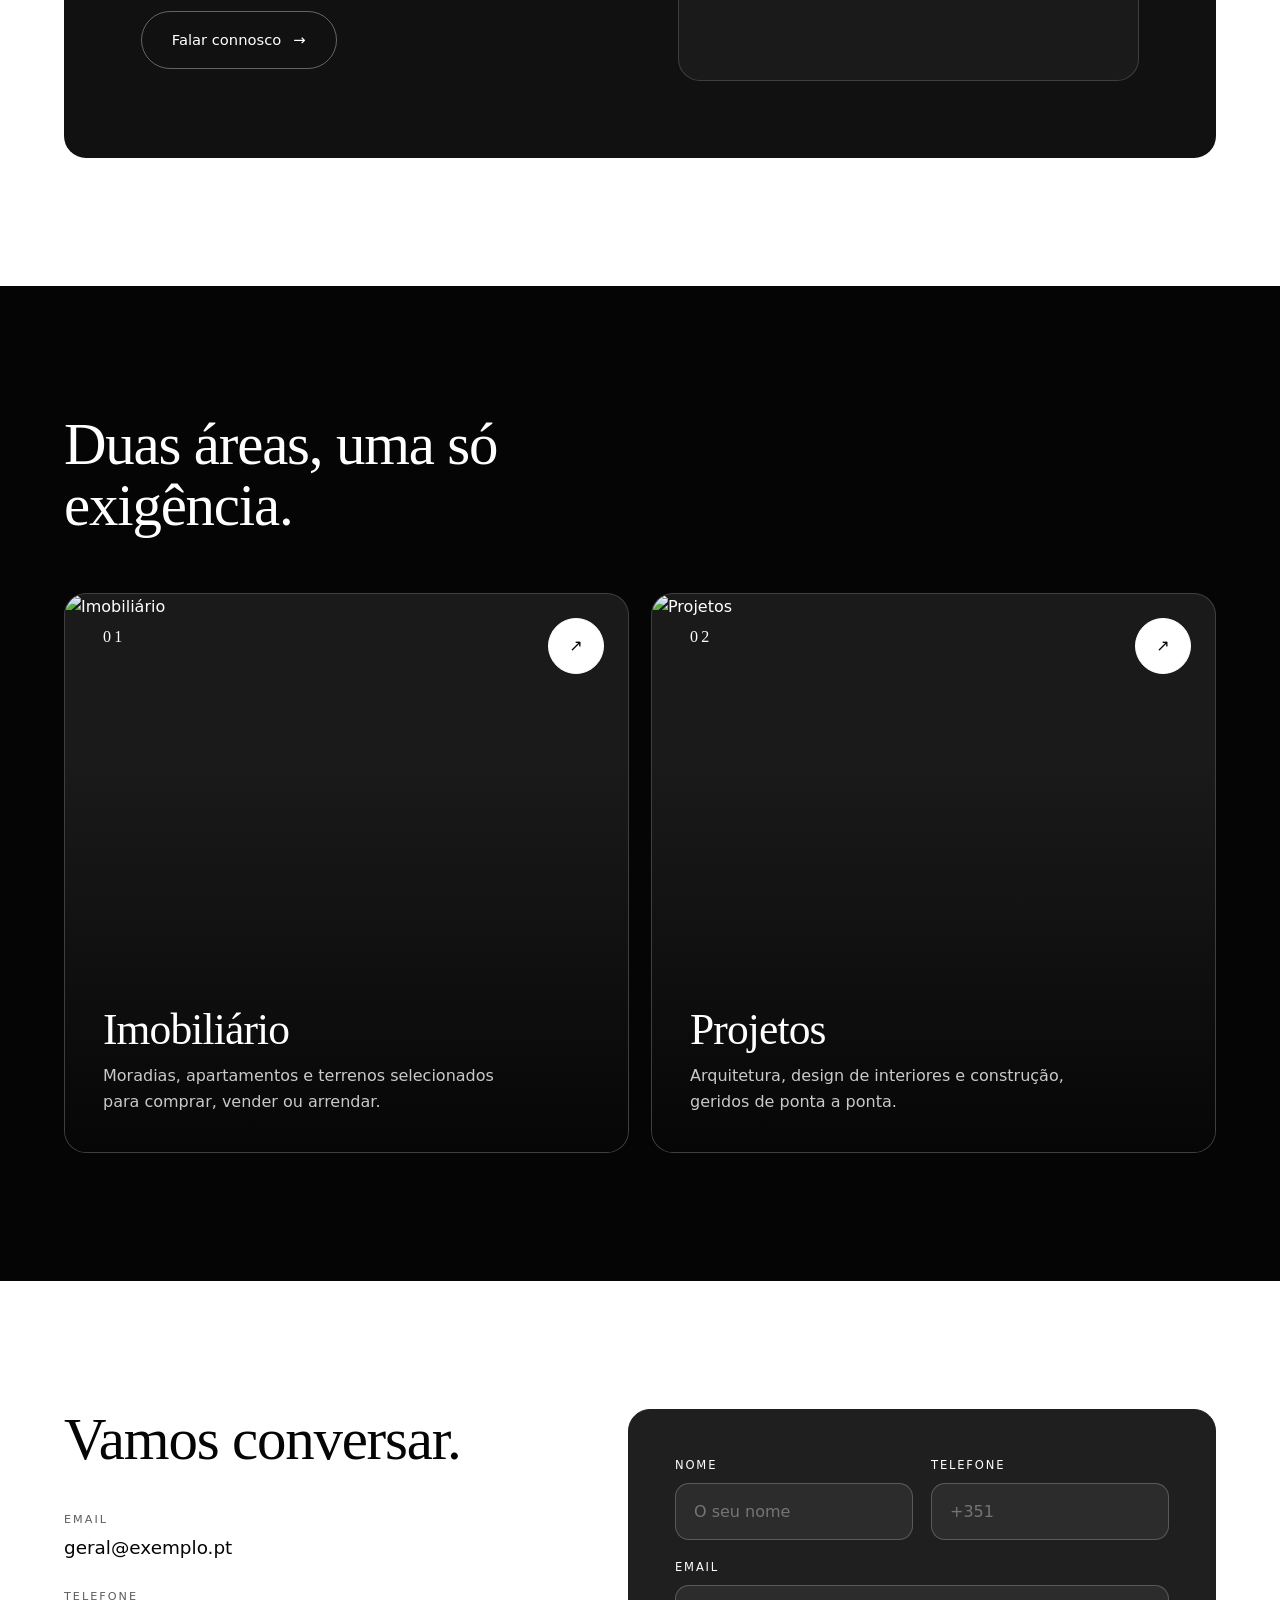
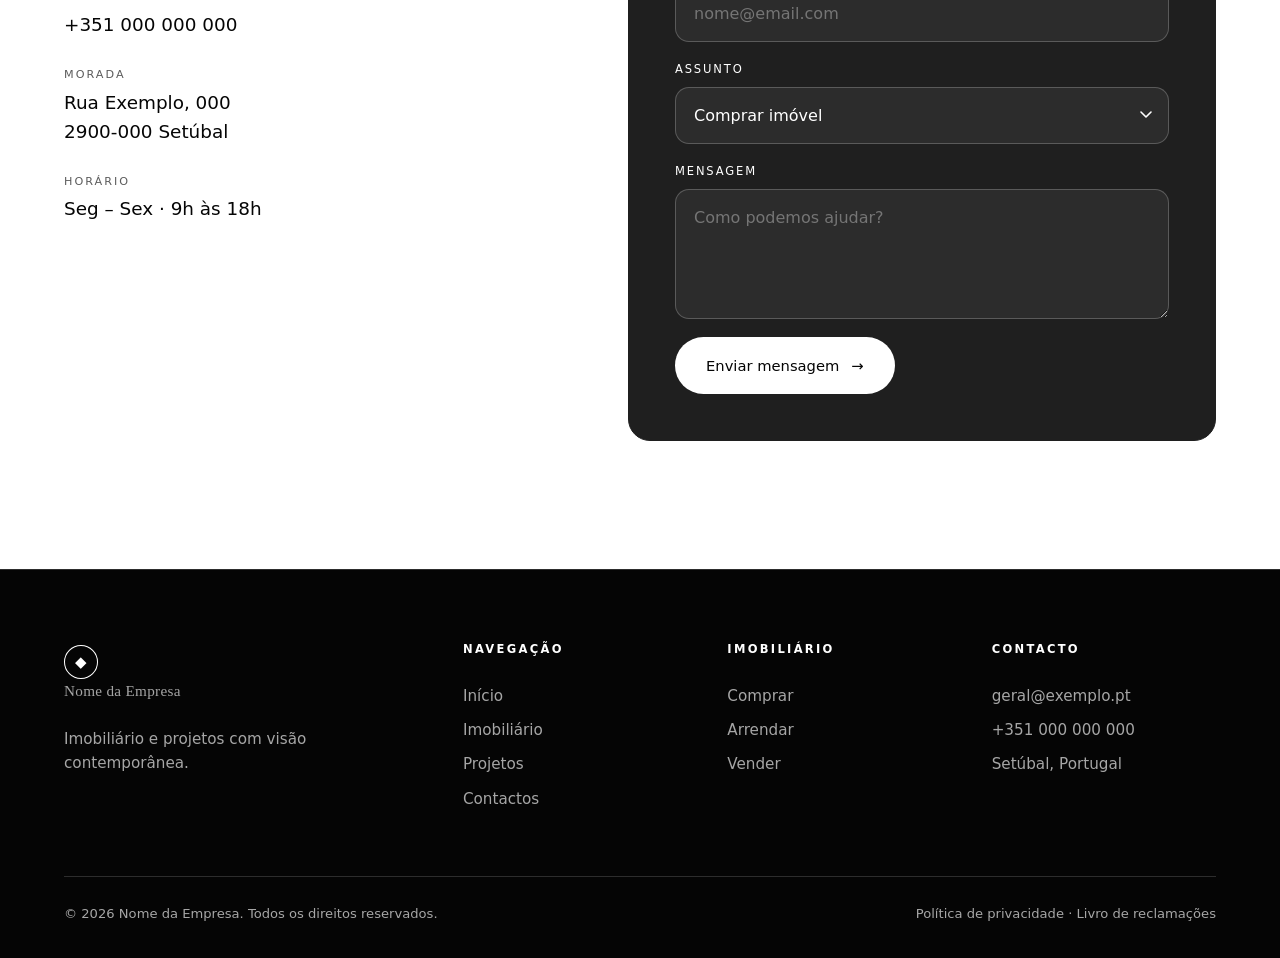
==== commit 3cc13d17: "Commit de 13 de novembro reedimensionar, e começar formacao do projeto" ====
--- a/index.html
+++ b/index.html
@@ -32,7 +32,6 @@
   <div class="wrap">
     <div class="hero-foot">
       <div>
-        <span class="eyebrow">Imobiliário · Projetos</span>
         <h1>Espaços que <em>contam</em> a sua história.</h1>
         <p class="lead">Do primeiro traço à entrega das chaves. Compramos, vendemos, projetamos e construímos com rigor, sensibilidade e visão de futuro.</p>
         <div class="hero-actions">
@@ -40,7 +39,6 @@
           <a href="projetos.html" class="btn btn-line">Os nossos projetos</a>
         </div>
       </div>
-      <div class="scroll-cue">Descobrir</div>
     </div>
   </div>
 </section>
@@ -49,7 +47,6 @@
   <div class="wrap">
   <div class="dark-card split">
     <div class="rv">
-      <span class="eyebrow">Quem somos</span>
       <h2>Uma visão <em>completa</em> do espaço onde vive e investe.</h2>
       <p class="lead muted" style="margin-top:26px">Reunimos num só lugar a mediação imobiliária e o desenvolvimento de projetos. Isto significa um único interlocutor, decisões mais rápidas e um resultado coerente, da escolha do imóvel à obra concluída.</p>
       <p class="lead muted" style="margin-top:18px">Trabalhamos de forma transparente, com acompanhamento personalizado e atenção a cada detalhe.</p>
@@ -65,7 +62,7 @@
 <section class="sec">
   <div class="wrap">
     <div class="head rv">
-      <div><span class="eyebrow">Áreas de atuação</span><h2>Duas áreas, <em>uma</em> só exigência.</h2></div>
+      <div><h2>Duas áreas, <em>uma</em> só exigência.</h2></div>
     </div>
     <div class="divisions">
       <a href="imobiliario.html" class="division rv">
@@ -85,9 +82,7 @@
 <section class="sec light" id="contactos">
   <div class="wrap contact">
     <div class="rv">
-      <span class="eyebrow">Contactos</span>
       <h2>Vamos <em>conversar</em>.</h2>
-      <p class="lead muted" style="margin-top:24px">Conte-nos o que procura. Respondemos em menos de 24 horas úteis.</p>
       <ul>
         <li><small>Email</small><span>geral@exemplo.pt</span></li>
         <li><small>Telefone</small><span>+351 000 000 000</span></li>
--- a/css/style.css
+++ b/css/style.css
@@ -26,9 +26,7 @@
 h1{font-size:clamp(2.8rem,8vw,7rem)}
 h2{font-size:clamp(2.1rem,4.6vw,4rem)}
 h3{font-size:1.5rem}
-em{font-style:italic;color:#bdbdbd}
-.light em{color:#6b6b6b}
-.hero h1 em{color:transparent;-webkit-text-stroke:1.5px #fff}
+em{font-style:normal;color:inherit}
 .eyebrow{display:inline-flex;align-items:center;gap:12px;font-size:.74rem;letter-spacing:.22em;text-transform:uppercase;color:var(--ink);margin-bottom:22px;font-weight:500}
 .light .eyebrow{color:var(--paper-ink)}
 .eyebrow::before{content:"";width:36px;height:1px;background:currentColor}
@@ -101,7 +99,6 @@
 .dark-card{background:var(--bg2);color:#fff;border-radius:var(--radius);padding:clamp(30px,6vw,80px)}
 .light .dark-card .eyebrow{color:#fff}
 .light .dark-card .muted{color:rgba(255,255,255,.7)}
-.light .dark-card em{color:#bdbdbd}
 .light .dark-card .btn-line{border-color:rgba(255,255,255,.35);color:#fff}
 .light .dark-card .btn-line:hover{background:#fff;color:#050505;border-color:#fff}
 .dark-card .img-frame{border:1px solid var(--line)}
@@ -218,7 +215,7 @@
 .contact ul{list-style:none;margin-top:40px;display:grid;gap:26px}
 .contact li small{display:block;color:var(--paper-muted);letter-spacing:.18em;text-transform:uppercase;font-size:.7rem;margin-bottom:4px;font-weight:500}
 .contact li span{font-size:1.15rem}
-form{display:grid;gap:18px;background:var(--bg);color:#fff;border:1px solid var(--bg);border-radius:var(--radius);padding:clamp(24px,4vw,46px)}
+form{display:grid;gap:18px;background:#1f1f1f;color:#fff;border:1px solid #1f1f1f;border-radius:var(--radius);padding:clamp(24px,4vw,46px)}
 form .row{display:grid;grid-template-columns:1fr 1fr;gap:18px}
 @media(max-width:560px){form .row{grid-template-columns:1fr}}
 form label{display:grid;gap:8px;font-size:.72rem;letter-spacing:.16em;text-transform:uppercase;color:#fff;font-weight:500}
@@ -283,7 +280,6 @@
 .panel h2{max-width:18ch}
 .panel p{color:rgba(255,255,255,.7);margin-top:18px;max-width:46ch}
 .panel .eyebrow{color:#fff}
-.panel em{color:#bdbdbd}
 .panel .btn-primary{background:#fff;color:#050505}
 .panel .btn-primary:hover{background:#e4e4e4}
 @media(max-width:640px){.panel{flex-direction:column;align-items:stretch}.panel .btn{justify-content:center}}
@@ -382,4 +378,164 @@
   .work .meta .go{opacity:1;transform:none}
 }
 
+/* ==========================================================
+   Página de imóvel (imovel.html)
+   ========================================================== */
+.nav.solid::before{opacity:1}
+.detail{padding-top:clamp(104px,13vw,140px);background:#f0f2f5}
+.crumbs{display:flex;flex-wrap:wrap;align-items:center;gap:8px;font-size:.82rem;color:var(--paper-muted);margin-bottom:22px}
+.crumbs a:hover{color:var(--paper-ink)}
+
+.gallery{display:grid;grid-template-columns:2fr 1fr;grid-template-rows:1fr 1fr;gap:14px;height:clamp(280px,46vw,560px)}
+.gallery button{padding:0;border-radius:10px;overflow:hidden;background:#d9d9d9;position:relative;min-height:0}
+.gallery button img{width:100%;height:100%;object-fit:cover;transition:transform 1s var(--ease)}
+.gallery button:hover img{transform:scale(1.04)}
+.gallery .g-main{grid-row:1/3}
+@media(max-width:640px){
+  .gallery{grid-template-columns:1fr 1fr;grid-template-rows:auto;height:auto;gap:10px}
+  .gallery .g-main{grid-column:1/-1;grid-row:auto;aspect-ratio:4/3}
+  .gallery button:not(.g-main){aspect-ratio:4/3}
+}
+
+.d-layout{display:grid;grid-template-columns:minmax(0,1fr) 380px;gap:20px;margin-top:20px;align-items:start}
+@media(max-width:980px){.d-layout{grid-template-columns:1fr}}
+.d-main{display:grid;gap:20px;min-width:0}
+.d-card{background:#fff;border-radius:10px;padding:clamp(22px,3vw,36px)}
+.d-card h1{font-family:var(--sans);font-size:clamp(1.05rem,1.6vw,1.25rem);font-weight:400;letter-spacing:0;line-height:1.4}
+.d-card h2{font-family:var(--sans);font-size:clamp(1.3rem,2vw,1.55rem);font-weight:600;letter-spacing:-.01em;line-height:1.2;margin-bottom:22px}
+.d-pricerow{display:flex;align-items:baseline;gap:12px 32px;flex-wrap:wrap;margin-top:18px}
+.d-price{font-family:var(--sans);font-weight:700;font-size:clamp(2.2rem,4vw,3rem);line-height:1;letter-spacing:-.02em}
+.d-price small{font-size:.4em;font-weight:500;color:var(--paper-muted);letter-spacing:0}
+.d-loc{display:flex;align-items:center;gap:10px;margin-top:26px;padding-top:24px;border-top:1px solid var(--paper-line);font-weight:600}
+.d-loc svg{flex:none}
+.facts div{display:grid;grid-template-columns:1fr 1fr;gap:16px;padding:16px 0;border-bottom:1px solid #d2d2d2;font-size:.98rem}
+.facts div:last-child{border-bottom:0}
+.facts b{font-weight:400}
+.facts .nd{color:var(--paper-muted)}
+.d-desc p{max-width:68ch;color:#333;margin-bottom:16px}
+.d-ref{margin-top:26px;font-size:.85rem;color:var(--paper-muted)}
+.amen{display:flex;flex-wrap:wrap;gap:10px}
+.amen span{padding:10px 18px;border-radius:999px;border:1px solid var(--paper-line);font-size:.9rem}
+.map{border-radius:10px;overflow:hidden;aspect-ratio:16/9;background:#eee}
+.map iframe{width:100%;height:100%;border:0;display:block}
+.aside{position:sticky;top:96px;display:grid;gap:20px;scroll-margin-top:96px}
+@media(max-width:980px){.aside{position:static}}
+.aside form{background:#fff;color:var(--paper-ink);border:1px solid #c4ced4;border-radius:10px;padding:26px;gap:16px}
+.aside form h3{font-family:var(--sans);font-size:1.2rem;font-weight:600;letter-spacing:0}
+.aside form label{color:var(--paper-ink);text-transform:none;letter-spacing:0;font-size:.9rem;font-weight:500}
+.aside form input,.aside form textarea{color:var(--paper-ink);background:#fff;border:1px solid #9aa5ab;border-radius:8px;min-height:48px}
+.aside form input:focus,.aside form textarea:focus{background:#fff;border-color:#050505}
+.aside form textarea{min-height:120px}
+.aside .form-ok{color:var(--paper-ink)}
+.light .aside form .btn-primary{background:#050505;color:#fff;justify-content:center}
+.light .aside form .btn-primary:hover{background:#2b2b2b}
+.aside .box{display:grid;gap:6px;background:#fff;border-radius:10px;padding:22px 26px}
+.aside .box small{font-size:.7rem;letter-spacing:.18em;text-transform:uppercase;color:var(--paper-muted);font-weight:500}
+.aside .box a:hover{text-decoration:underline}
+.d-similar{margin-top:56px}
+.d-similar h2{font-family:var(--sans);font-weight:600;letter-spacing:-.01em;font-size:clamp(1.4rem,2.4vw,1.8rem);margin-bottom:24px}
+
+/* ==========================================================
+   Seletor de idioma (bandeiras)
+   ========================================================== */
+.menu{margin-left:auto}
+.lang{position:relative;margin-left:14px;z-index:60}
+.lang-btn{display:flex;align-items:center;gap:10px;padding:8px 10px;border:1.5px solid rgba(255,255,255,.35);border-radius:8px;transition:border-color .3s}
+.lang-btn:hover,.lang.open .lang-btn{border-color:#fff}
+.lang-flag{width:28px;height:20px;object-fit:cover;border-radius:2px;display:block}
+.lang-caret{width:0;height:0;border-left:5px solid transparent;border-right:5px solid transparent;border-top:6px solid #fff;transition:transform .25s var(--ease)}
+.lang.open .lang-caret{transform:rotate(180deg)}
+.lang-list{position:absolute;right:0;top:calc(100% + 10px);width:240px;max-height:min(340px,70vh);overflow-y:auto;list-style:none;background:#fff;color:var(--paper-ink);border-radius:12px;padding:6px 0;box-shadow:0 20px 50px -10px rgba(0,0,0,.45);display:none}
+.lang.open .lang-list{display:block}
+.lang-list li{display:flex;align-items:center;gap:18px;padding:12px 20px;cursor:pointer;font-size:1.05rem;outline:none}
+.lang-list li:hover,.lang-list li:focus-visible,.lang-list li[aria-selected="true"]{background:#f4f4f2}
+.lang-list img{width:36px;height:24px;object-fit:cover;flex:none;border-radius:2px;box-shadow:0 0 0 1px rgba(0,0,0,.1)}
+.lang-list .tick{margin-left:auto;visibility:hidden;flex:none}
+.lang-list li[aria-selected="true"] .tick{visibility:visible}
+@media(max-width:860px){.lang{margin-left:auto;margin-right:12px}}
+
+/* Topo claro e desvanecido (projetos.html): mantém a imagem de fundo, com véu branco por cima */
+.hero-soft::after{background:linear-gradient(180deg,rgba(247,246,243,.8) 0%,rgba(247,246,243,.88) 55%,rgba(247,246,243,.96) 100%)}
+.hero-soft .hero-bg{filter:saturate(.6)}
+.hero-soft h1{color:#3a3a3a}
+.hero-soft p.lead{color:#3a3a3a;margin-top:24px}
+
+/* Vídeo de apresentação (projetos.html) */
+.video-frame{border-radius:var(--radius);overflow:hidden;aspect-ratio:16/9;background:#1a1a1a;border:1px solid var(--line);box-shadow:0 40px 80px -40px rgba(255,255,255,.12)}
+.video-frame video{width:100%;height:100%;object-fit:cover;display:block}
+.showcase h2{max-width:16ch}
+.showcase-col{max-width:860px}
+.showcase-col .video-frame{max-width:560px;margin:44px 0}
+
+/* ==========================================================
+   Lista do campo "Assunto" (formulário de contactos)
+   ========================================================== */
+/* Em qualquer browser: lista escura em vez de branca/azul (Chrome, Edge) */
+.contact form select option{background:#262626;color:#fff}
+
+/* Chrome/Edge recentes: lista totalmente personalizada; os outros mantêm a lista nativa */
+@supports (appearance:base-select){
+  .contact form select,
+  .contact form select::picker(select){appearance:base-select}
+
+  .contact form select{display:flex;align-items:center;justify-content:space-between;gap:12px;background-image:none;padding-right:18px;cursor:pointer;transition:border-color .3s,background .3s}
+  .contact form select:hover{border-color:rgba(255,255,255,.4)}
+  .contact form select:open,.contact form select:focus-visible{border-color:#fff;background-color:rgba(255,255,255,.1)}
+  .contact form select::picker-icon{color:#fff;font-size:.7rem;transition:rotate .25s var(--ease)}
+  .contact form select:open::picker-icon{rotate:180deg}
+
+  /* painel da lista */
+  .contact form select::picker(select){
+    background:#2a2a2a;border:1px solid rgba(255,255,255,.16);border-radius:16px;padding:8px;margin-block:8px;
+    min-inline-size:anchor-size(width);box-shadow:0 30px 60px -20px rgba(0,0,0,.75);
+    opacity:0;transform:translateY(-6px);
+    transition:opacity .22s ease,transform .22s var(--ease),overlay .22s allow-discrete,display .22s allow-discrete;
+  }
+  .contact form select::picker(select):popover-open{opacity:1;transform:none}
+  @starting-style{.contact form select::picker(select):popover-open{opacity:0;transform:translateY(-6px)}}
+
+  /* opções */
+  .contact form select option{display:flex;align-items:center;gap:12px;padding:13px 14px;border-radius:10px;background:transparent;color:rgba(255,255,255,.88);font-size:1rem;letter-spacing:0;text-transform:none;cursor:pointer;transition:background .2s,color .2s}
+  .contact form select option:hover,.contact form select option:focus-visible{background:rgba(255,255,255,.1);color:#fff}
+  .contact form select option:checked{background:rgba(255,255,255,.16);color:#fff}
+  .contact form select option::checkmark{order:2;margin-inline-start:auto;font-size:.85rem;color:#fff}
+}
+
+/* ==========================================================
+   Responsivo fluido (redimensionar janela / telemóvel / tablet)
+   ========================================================== */
+img,video,iframe,svg{max-width:100%}
+h1,h2,h3,p,li{overflow-wrap:break-word}
+/* os blocos dentro do topo (flex) ficam sempre presos à largura do ecrã */
+.hero>.wrap{width:100%;min-width:0}
+.split>*{min-width:0}
+.video-frame{width:100%;max-width:100%}
+
+/* Tablet */
+@media(max-width:900px){
+  .page-hero{min-height:clamp(320px,46svh,460px)}
+  .showcase h2{max-width:none}
+}
+
+/* Telemóvel: topo baixo (não ocupa o ecrã todo) e título que cabe na largura */
+@media(max-width:640px){
+  .page-hero{min-height:auto;padding:clamp(120px,30vw,136px) 0 40px}
+  .page-hero h1,.hero-soft h1{font-size:clamp(1.9rem,9vw,2.8rem);line-height:1.08}
+  .hero-soft p.lead{margin-top:14px;font-size:1rem}
+  .showcase.sec{padding:48px 0}
+  .showcase-col .video-frame{margin:30px 0}
+  .video-frame{border-radius:14px}
+}
+
+/* Ecrãs muito pequenos: cabeçalho mais compacto */
+@media(max-width:400px){
+  .logo{font-size:1rem;gap:8px}
+  .logo i{width:26px;height:26px;font-size:.75rem}
+  .lang{margin-right:8px}
+  .lang-btn{padding:6px 8px;gap:8px}
+  .lang-flag{width:24px;height:17px}
+  .burger{width:40px;height:40px}
+}
+
+
 @media(prefers-reduced-motion:reduce){*{animation:none!important;transition:none!important}.rv{opacity:1;transform:none}}
